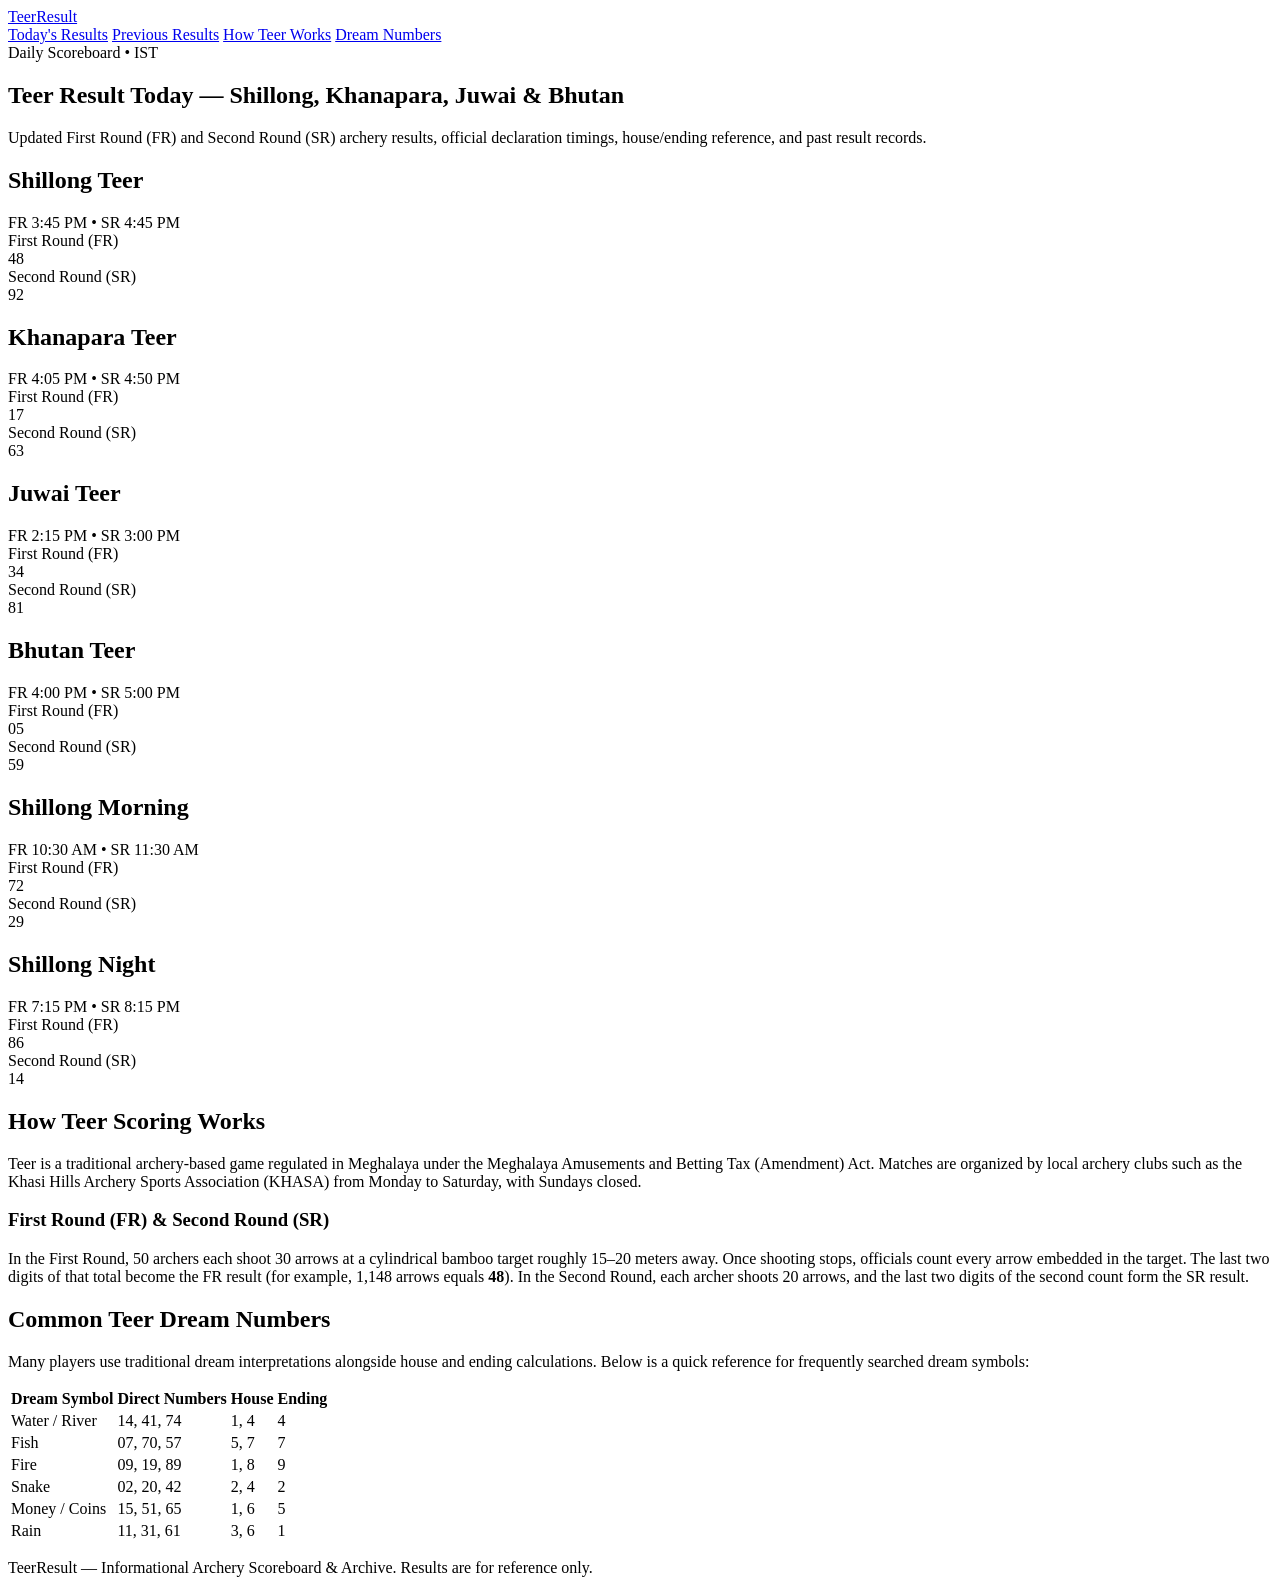
==== index.html @ f4bb9ded "Deploy Teer-Result to SMDDEV12.github.io" ====
<!DOCTYPE html>
<html lang="en">
<head>
  <meta charset="UTF-8" />
  <meta name="viewport" content="width=device-width, initial-scale=1.0" />
  <title>Teer Result Today — Live Shillong, Khanapara, Juwai &amp; Bhutan Teer</title>
  <meta name="description" content="Check today's Shillong Teer, Khanapara Teer, Juwai Teer, and Bhutan Teer FR &amp; SR results, daily timings, scoring rules, dream numbers, and previous records." />
  <link rel="canonical" href="https://smddev12.github.io/" />
  <meta property="og:type" content="website" />
  <meta property="og:title" content="Teer Result Today — Live Shillong, Khanapara &amp; Juwai Teer" />
  <meta property="og:description" content="Fast, clean daily First Round (FR) and Second Round (SR) Teer results, common numbers guide, and previous result archives." />
  <meta property="og:url" content="https://smddev12.github.io/" />
  <link rel="stylesheet" href="styles.css" />
  <script type="application/ld+json">
  {
    "@context": "https://schema.org",
    "@type": "WebSite",
    "name": "Teer Result Today",
    "url": "https://smddev12.github.io/"
  }
  </script>
  <script type="application/ld+json">
  {
    "@context": "https://schema.org",
    "@type": "FAQPage",
    "mainEntity": [
      {
        "@type": "Question",
        "@id": "#faq-timing",
        "name": "What time are Shillong Teer FR and SR results declared?",
        "acceptedAnswer": {
          "@type": "Answer",
          "text": "Shillong Teer First Round (FR) is typically declared around 3:45 PM to 4:00 PM IST, and the Second Round (SR) is declared around 4:45 PM to 5:00 PM IST, Monday through Saturday."
        }
      },
      {
        "@type": "Question",
        "@id": "#faq-calculation",
        "name": "How is the winning Teer number calculated?",
        "acceptedAnswer": {
          "@type": "Answer",
          "text": "Archers shoot arrows at a cylindrical bamboo target. The total number of arrows that hit the target is counted, and the last two digits of that total form the winning number for that round."
        }
      }
    ]
  }
  </script>
</head>
<body>
  <header>
    <div class="container header-inner">
      <a href="index.html" class="brand">Teer<span>Result</span></a>
      <nav>
        <a href="index.html">Today's Results</a>
        <a href="teer-previous-results.html">Previous Results</a>
        <a href="#rules">How Teer Works</a>
        <a href="#dream-numbers">Dream Numbers</a>
      </nav>
    </div>
  </header>

  <main class="container">
    <section class="hero">
      <span class="badge">Daily Scoreboard • IST</span>
      <h1>Teer Result Today — Shillong, Khanapara, Juwai &amp; Bhutan</h1>
      <p>Updated First Round (FR) and Second Round (SR) archery results, official declaration timings, house/ending reference, and past result records.</p>
    </section>

    <section class="grid" aria-label="Today's Teer Results">
      <article class="card">
        <div class="card-header">
          <h2 class="card-title">Shillong Teer</h2>
          <span class="card-time">FR 3:45 PM • SR 4:45 PM</span>
        </div>
        <div class="rounds">
          <div class="round-box">
            <div class="round-label">First Round (FR)</div>
            <div class="round-num">48</div>
          </div>
          <div class="round-box">
            <div class="round-label">Second Round (SR)</div>
            <div class="round-num">92</div>
          </div>
        </div>
      </article>

      <article class="card">
        <div class="card-header">
          <h2 class="card-title">Khanapara Teer</h2>
          <span class="card-time">FR 4:05 PM • SR 4:50 PM</span>
        </div>
        <div class="rounds">
          <div class="round-box">
            <div class="round-label">First Round (FR)</div>
            <div class="round-num">17</div>
          </div>
          <div class="round-box">
            <div class="round-label">Second Round (SR)</div>
            <div class="round-num">63</div>
          </div>
        </div>
      </article>

      <article class="card">
        <div class="card-header">
          <h2 class="card-title">Juwai Teer</h2>
          <span class="card-time">FR 2:15 PM • SR 3:00 PM</span>
        </div>
        <div class="rounds">
          <div class="round-box">
            <div class="round-label">First Round (FR)</div>
            <div class="round-num">34</div>
          </div>
          <div class="round-box">
            <div class="round-label">Second Round (SR)</div>
            <div class="round-num">81</div>
          </div>
        </div>
      </article>

      <article class="card">
        <div class="card-header">
          <h2 class="card-title">Bhutan Teer</h2>
          <span class="card-time">FR 4:00 PM • SR 5:00 PM</span>
        </div>
        <div class="rounds">
          <div class="round-box">
            <div class="round-label">First Round (FR)</div>
            <div class="round-num">05</div>
          </div>
          <div class="round-box">
            <div class="round-label">Second Round (SR)</div>
            <div class="round-num">59</div>
          </div>
        </div>
      </article>

      <article class="card">
        <div class="card-header">
          <h2 class="card-title">Shillong Morning</h2>
          <span class="card-time">FR 10:30 AM • SR 11:30 AM</span>
        </div>
        <div class="rounds">
          <div class="round-box">
            <div class="round-label">First Round (FR)</div>
            <div class="round-num">72</div>
          </div>
          <div class="round-box">
            <div class="round-label">Second Round (SR)</div>
            <div class="round-num">29</div>
          </div>
        </div>
      </article>

      <article class="card">
        <div class="card-header">
          <h2 class="card-title">Shillong Night</h2>
          <span class="card-time">FR 7:15 PM • SR 8:15 PM</span>
        </div>
        <div class="rounds">
          <div class="round-box">
            <div class="round-label">First Round (FR)</div>
            <div class="round-num">86</div>
          </div>
          <div class="round-box">
            <div class="round-label">Second Round (SR)</div>
            <div class="round-num">14</div>
          </div>
        </div>
      </article>
    </section>

    <section class="section" id="rules">
      <h2>How Teer Scoring Works</h2>
      <p>Teer is a traditional archery-based game regulated in Meghalaya under the Meghalaya Amusements and Betting Tax (Amendment) Act. Matches are organized by local archery clubs such as the Khasi Hills Archery Sports Association (KHASA) from Monday to Saturday, with Sundays closed.</p>
      <h3>First Round (FR) &amp; Second Round (SR)</h3>
      <p>In the First Round, 50 archers each shoot 30 arrows at a cylindrical bamboo target roughly 15–20 meters away. Once shooting stops, officials count every arrow embedded in the target. The last two digits of that total become the FR result (for example, 1,148 arrows equals <strong>48</strong>). In the Second Round, each archer shoots 20 arrows, and the last two digits of the second count form the SR result.</p>
    </section>

    <section class="section" id="dream-numbers">
      <h2>Common Teer Dream Numbers</h2>
      <p>Many players use traditional dream interpretations alongside house and ending calculations. Below is a quick reference for frequently searched dream symbols:</p>
      <table>
        <thead>
          <tr>
            <th>Dream Symbol</th>
            <th>Direct Numbers</th>
            <th>House</th>
            <th>Ending</th>
          </tr>
        </thead>
        <tbody>
          <tr><td>Water / River</td><td>14, 41, 74</td><td>1, 4</td><td>4</td></tr>
          <tr><td>Fish</td><td>07, 70, 57</td><td>5, 7</td><td>7</td></tr>
          <tr><td>Fire</td><td>09, 19, 89</td><td>1, 8</td><td>9</td></tr>
          <tr><td>Snake</td><td>02, 20, 42</td><td>2, 4</td><td>2</td></tr>
          <tr><td>Money / Coins</td><td>15, 51, 65</td><td>1, 6</td><td>5</td></tr>
          <tr><td>Rain</td><td>11, 31, 61</td><td>3, 6</td><td>1</td></tr>
        </tbody>
      </table>
    </section>
  </main>

  <footer>
    <div class="container">
      <p>TeerResult — Informational Archery Scoreboard &amp; Archive. Results are for reference only.</p>
    </div>
  </footer>
</body>
</html>
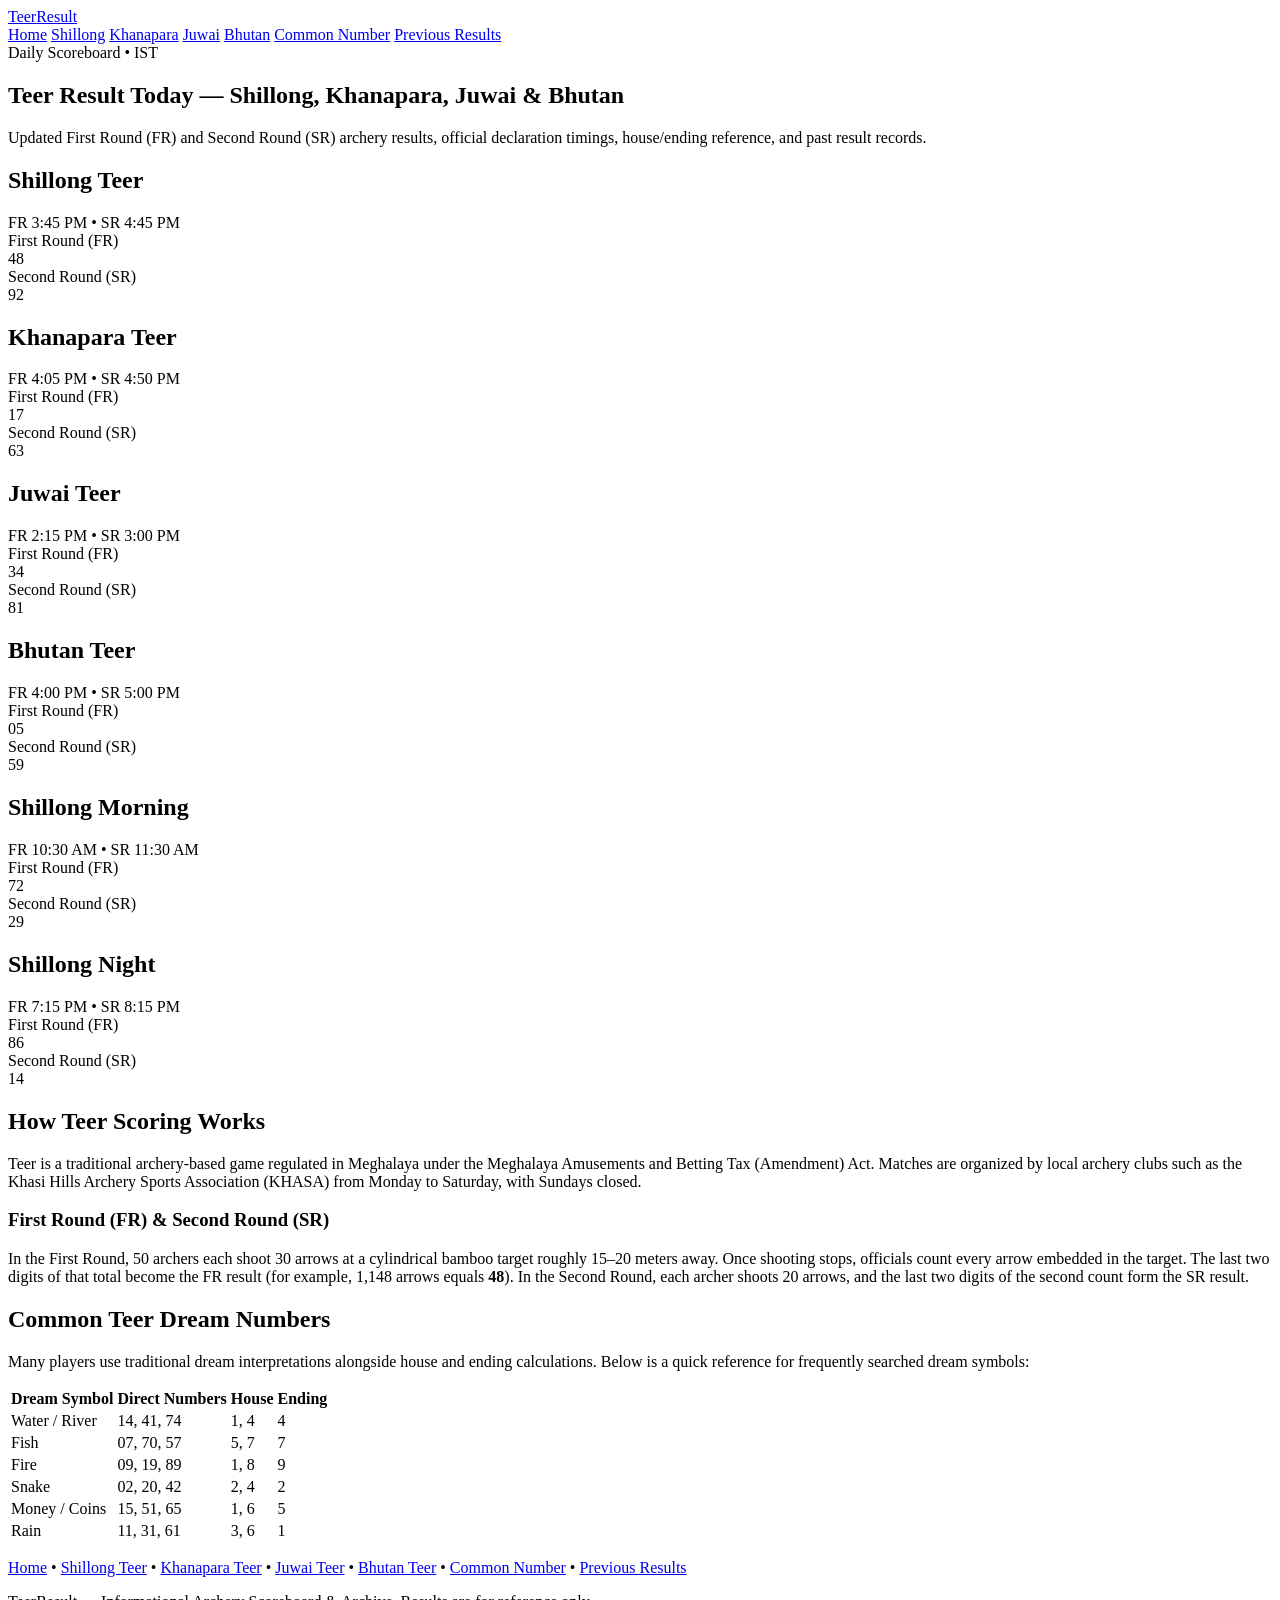
==== commit 0f3f4f08: "Add all page links to header and footer across every page" ====
--- a/index.html
+++ b/index.html
@@ -5,18 +5,18 @@
   <meta name="viewport" content="width=device-width, initial-scale=1.0" />
   <title>Teer Result Today — Live Shillong, Khanapara, Juwai &amp; Bhutan Teer</title>
   <meta name="description" content="Check today's Shillong Teer, Khanapara Teer, Juwai Teer, and Bhutan Teer FR &amp; SR results, daily timings, scoring rules, dream numbers, and previous records." />
-  <link rel="canonical" href="https://smddev12.github.io/" />
+  <link rel="canonical" href="https://teer-result.github.io/" />
   <meta property="og:type" content="website" />
   <meta property="og:title" content="Teer Result Today — Live Shillong, Khanapara &amp; Juwai Teer" />
   <meta property="og:description" content="Fast, clean daily First Round (FR) and Second Round (SR) Teer results, common numbers guide, and previous result archives." />
-  <meta property="og:url" content="https://smddev12.github.io/" />
+  <meta property="og:url" content="https://teer-result.github.io/" />
   <link rel="stylesheet" href="styles.css" />
   <script type="application/ld+json">
   {
     "@context": "https://schema.org",
     "@type": "WebSite",
     "name": "Teer Result Today",
-    "url": "https://smddev12.github.io/"
+    "url": "https://teer-result.github.io/"
   }
   </script>
   <script type="application/ld+json">
@@ -51,10 +51,13 @@
     <div class="container header-inner">
       <a href="index.html" class="brand">Teer<span>Result</span></a>
       <nav>
-        <a href="index.html">Today's Results</a>
+        <a href="index.html">Home</a>
+        <a href="shillong-teer-result.html">Shillong</a>
+        <a href="khanapara-teer-result.html">Khanapara</a>
+        <a href="juwai-teer-result.html">Juwai</a>
+        <a href="bhutan-teer-result.html">Bhutan</a>
+        <a href="common-number.html">Common Number</a>
         <a href="teer-previous-results.html">Previous Results</a>
-        <a href="#rules">How Teer Works</a>
-        <a href="#dream-numbers">Dream Numbers</a>
       </nav>
     </div>
   </header>
@@ -203,6 +206,15 @@
 
   <footer>
     <div class="container">
+      <p style="margin-bottom:8px;">
+        <a href="index.html">Home</a> &bull;
+        <a href="shillong-teer-result.html">Shillong Teer</a> &bull;
+        <a href="khanapara-teer-result.html">Khanapara Teer</a> &bull;
+        <a href="juwai-teer-result.html">Juwai Teer</a> &bull;
+        <a href="bhutan-teer-result.html">Bhutan Teer</a> &bull;
+        <a href="common-number.html">Common Number</a> &bull;
+        <a href="teer-previous-results.html">Previous Results</a>
+      </p>
       <p>TeerResult — Informational Archery Scoreboard &amp; Archive. Results are for reference only.</p>
     </div>
   </footer>
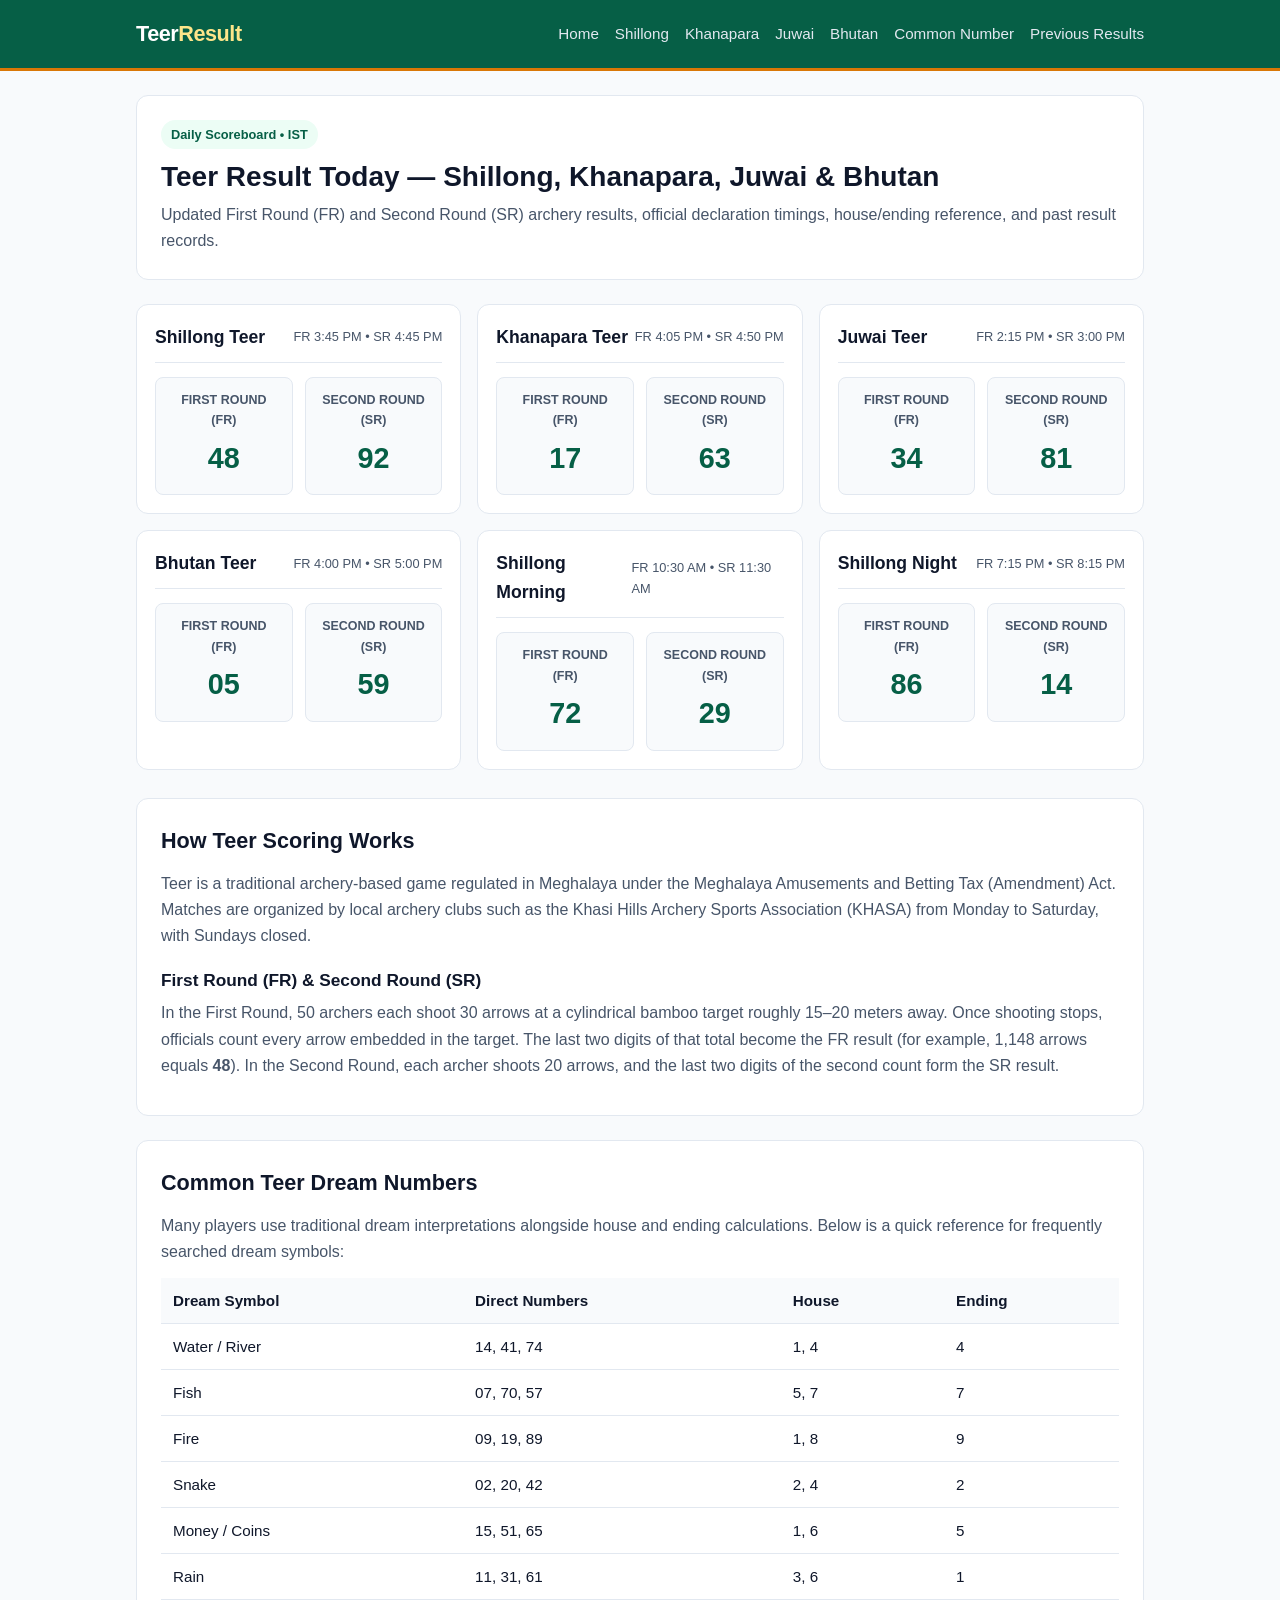
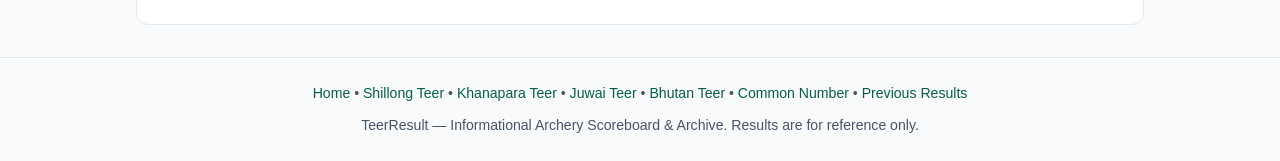
==== commit 11b7e735: "Use clean URLs without .html in links, canonicals, and sitemap.xml" ====
--- a/index.html
+++ b/index.html
@@ -49,15 +49,15 @@
 <body>
   <header>
     <div class="container header-inner">
-      <a href="index.html" class="brand">Teer<span>Result</span></a>
+      <a href="/" class="brand">Teer<span>Result</span></a>
       <nav>
-        <a href="index.html">Home</a>
-        <a href="shillong-teer-result.html">Shillong</a>
-        <a href="khanapara-teer-result.html">Khanapara</a>
-        <a href="juwai-teer-result.html">Juwai</a>
-        <a href="bhutan-teer-result.html">Bhutan</a>
-        <a href="common-number.html">Common Number</a>
-        <a href="teer-previous-results.html">Previous Results</a>
+        <a href="/">Home</a>
+        <a href="/shillong-teer-result">Shillong</a>
+        <a href="/khanapara-teer-result">Khanapara</a>
+        <a href="/juwai-teer-result">Juwai</a>
+        <a href="/bhutan-teer-result">Bhutan</a>
+        <a href="/common-number">Common Number</a>
+        <a href="/teer-previous-results">Previous Results</a>
       </nav>
     </div>
   </header>
@@ -207,13 +207,13 @@
   <footer>
     <div class="container">
       <p style="margin-bottom:8px;">
-        <a href="index.html">Home</a> &bull;
-        <a href="shillong-teer-result.html">Shillong Teer</a> &bull;
-        <a href="khanapara-teer-result.html">Khanapara Teer</a> &bull;
-        <a href="juwai-teer-result.html">Juwai Teer</a> &bull;
-        <a href="bhutan-teer-result.html">Bhutan Teer</a> &bull;
-        <a href="common-number.html">Common Number</a> &bull;
-        <a href="teer-previous-results.html">Previous Results</a>
+        <a href="/">Home</a> &bull;
+        <a href="/shillong-teer-result">Shillong Teer</a> &bull;
+        <a href="/khanapara-teer-result">Khanapara Teer</a> &bull;
+        <a href="/juwai-teer-result">Juwai Teer</a> &bull;
+        <a href="/bhutan-teer-result">Bhutan Teer</a> &bull;
+        <a href="/common-number">Common Number</a> &bull;
+        <a href="/teer-previous-results">Previous Results</a>
       </p>
       <p>TeerResult — Informational Archery Scoreboard &amp; Archive. Results are for reference only.</p>
     </div>
--- a/styles.css
+++ b/styles.css
@@ -0,0 +1,166 @@
+:root {
+  --bg: #f8fafc;
+  --surface: #ffffff;
+  --text: #0f172a;
+  --muted: #475569;
+  --border: #e2e8f0;
+  --accent: #065f46;
+  --accent-light: #ecfdf5;
+  --gold: #d97706;
+  --gold-light: #fffbeb;
+}
+
+* { box-sizing: border-box; margin: 0; padding: 0; }
+
+body {
+  font-family: -apple-system, BlinkMacSystemFont, "Segoe UI", Roboto, sans-serif;
+  background: var(--bg);
+  color: var(--text);
+  line-height: 1.65;
+}
+
+a { color: var(--accent); text-decoration: none; }
+a:hover { text-decoration: underline; }
+
+.container {
+  max-width: 1040px;
+  margin: 0 auto;
+  padding: 0 16px;
+}
+
+header {
+  background: var(--accent);
+  color: #fff;
+  padding: 16px 0;
+  border-bottom: 3px solid var(--gold);
+}
+
+.header-inner {
+  display: flex;
+  flex-wrap: wrap;
+  align-items: center;
+  justify-content: space-between;
+  gap: 12px;
+}
+
+.brand {
+  font-size: 1.35rem;
+  font-weight: 800;
+  color: #fff;
+  letter-spacing: -0.02em;
+}
+
+.brand span { color: #fde68a; }
+
+nav { display: flex; flex-wrap: wrap; gap: 16px; }
+nav a { color: #e2e8f0; font-size: 0.95rem; font-weight: 500; }
+nav a:hover { color: #fff; text-decoration: none; }
+
+.hero {
+  background: var(--surface);
+  border: 1px solid var(--border);
+  border-radius: 12px;
+  padding: 24px;
+  margin: 24px 0;
+}
+
+.hero h1 { font-size: 1.75rem; line-height: 1.25; margin-bottom: 8px; }
+.hero p { color: var(--muted); font-size: 1rem; }
+
+.badge {
+  display: inline-block;
+  background: var(--accent-light);
+  color: var(--accent);
+  font-weight: 700;
+  font-size: 0.8rem;
+  padding: 4px 10px;
+  border-radius: 999px;
+  margin-bottom: 10px;
+}
+
+.grid {
+  display: grid;
+  grid-template-columns: repeat(auto-fit, minmax(290px, 1fr));
+  gap: 16px;
+  margin-bottom: 28px;
+}
+
+.card {
+  background: var(--surface);
+  border: 1px solid var(--border);
+  border-radius: 12px;
+  padding: 18px;
+}
+
+.card-header {
+  display: flex;
+  justify-content: space-between;
+  align-items: center;
+  margin-bottom: 14px;
+  border-bottom: 1px solid var(--border);
+  padding-bottom: 10px;
+}
+
+.card-title { font-size: 1.1rem; font-weight: 700; }
+.card-time { font-size: 0.8rem; color: var(--muted); }
+
+.rounds {
+  display: grid;
+  grid-template-columns: 1fr 1fr;
+  gap: 12px;
+}
+
+.round-box {
+  background: var(--bg);
+  border: 1px solid var(--border);
+  border-radius: 8px;
+  padding: 12px;
+  text-align: center;
+}
+
+.round-label { font-size: 0.78rem; color: var(--muted); font-weight: 600; text-transform: uppercase; }
+.round-num { font-size: 1.8rem; font-weight: 800; color: var(--accent); margin-top: 4px; }
+
+.section {
+  background: var(--surface);
+  border: 1px solid var(--border);
+  border-radius: 12px;
+  padding: 24px;
+  margin-bottom: 24px;
+}
+
+.section h2 { font-size: 1.35rem; margin-bottom: 12px; color: var(--text); }
+.section h3 { font-size: 1.08rem; margin: 16px 0 6px; }
+.section p { color: var(--muted); margin-bottom: 12px; }
+
+table {
+  width: 100%;
+  border-collapse: collapse;
+  margin-top: 12px;
+  font-size: 0.95rem;
+}
+
+th, td {
+  text-align: left;
+  padding: 10px 12px;
+  border-bottom: 1px solid var(--border);
+}
+
+th { background: var(--bg); font-weight: 700; color: var(--text); }
+
+footer {
+  text-align: center;
+  padding: 24px 16px;
+  color: var(--muted);
+  font-size: 0.88rem;
+  border-top: 1px solid var(--border);
+  margin-top: 32px;
+}
+
+@media (max-width: 640px) {
+  .hero { padding: 16px; margin: 16px 0; }
+  .hero h1 { font-size: 1.4rem; }
+  .section { padding: 16px; }
+  .round-num { font-size: 1.5rem; }
+  table { display: block; overflow-x: auto; white-space: nowrap; }
+}
